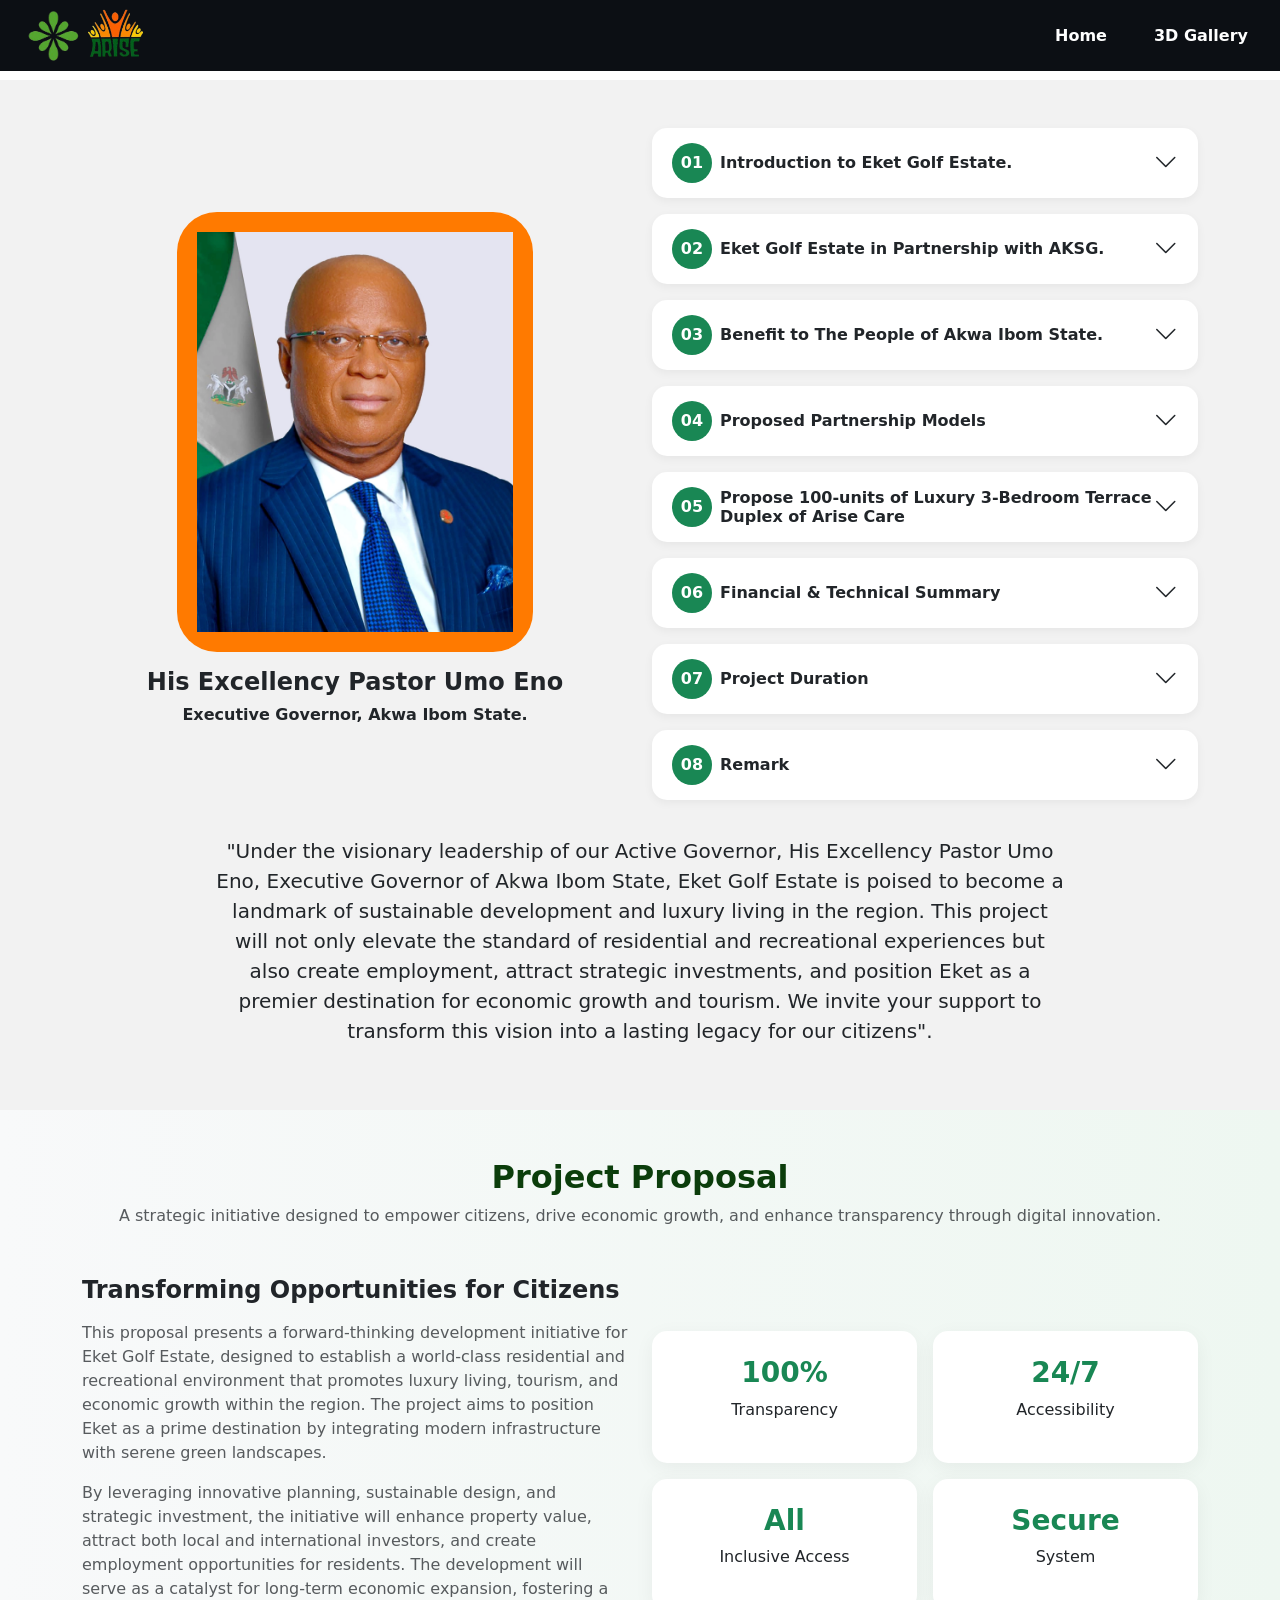
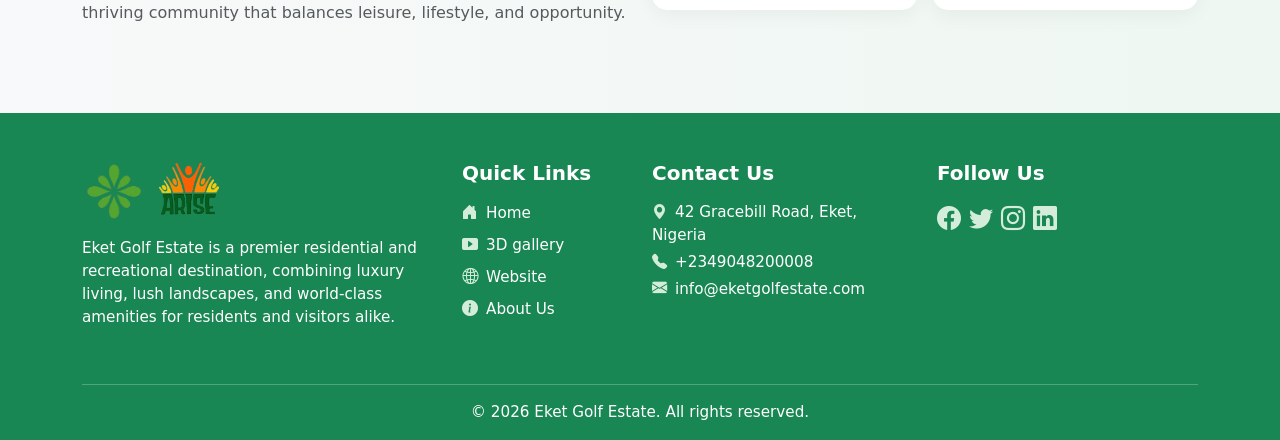
==== index.html @ ff99c715 "makes changes" ====
<!DOCTYPE html>
<html lang="en">

<head>
    <meta charset="UTF-8">
    <meta name="viewport" content="width=device-width, initial-scale=1.0">

    <!-- Bootstrap CSS -->

    <link rel="stylesheet" href="https://cdn.jsdelivr.net/npm/bootstrap-icons@1.11.1/font/bootstrap-icons.css">
    <link rel="stylesheet" href="./css/style.css">

    <link rel="shortcut icon" href="./images/Screenshot 2024-11-11 155359.png" type="image/x-icon">
    <link href="https://cdn.jsdelivr.net/npm/bootstrap@5.3.3/dist/css/bootstrap.min.css" rel="stylesheet">


    <title>Arise Cares</title>

    <style>
        body {
            margin: 0;
            padding-top: 80px;
        }

        .top-bar {
            color: white;
            font-size: 14px;
            padding: 5px 0;
            text-align: center;
        }

        .navbar-custom {
            background-color: white;
            padding: 10px 40px;
            border-bottom: 2px solid #e5e5e5;
            position: fixed;
        }

        .logo-img {
            height: 55px;
        }

        .nav-link {
            font-weight: 800;
            color: #ffffff;
            margin-left: 15px;
        }

        .nav-link:hover {
            color: #268b07 !important;
        }


        .collapse {
            transition: all 0.35s ease;
        }
    </style>
</head>

<body>




    <!-- NAVBAR -->
    <nav class="navbar navbar-expand-lg custom-navbar fixed-top">
        <div class="container-fluid px-4">

            <!-- LEFT LOGOS -->
            <div class="d-flex align-items-center gap-2">

                <!-- EKET GOLF LOGO -->
                <img src="./images/Screenshot_2024-11-11_155359-removebg-preview.png" class="logo">

                <!-- ARISE LOGO -->
                <img src="./images/arise-removebg-preview.png" class="logo">

            </div>

            <!-- TOGGLER -->
            <button class="navbar-toggler" type="button" data-bs-toggle="collapse" data-bs-target="#navMenu">
                <span class="navbar-toggler-icon"></span>
            </button>

            <!-- RIGHT MENU -->
            <div class="collapse navbar-collapse justify-content-end" id="navMenu">
                <ul class="navbar-nav align-items-center gap-3">

                    <li class="nav-item">
                        <a class="nav-link" href="./index.html">Home</a>
                    </li>

                    <li class="nav-item">
                        <a class="nav-link" href="./gallery.html">3D Gallery</a>
                    </li>

                    <!-- <li class="nav-item">
                        <a class="nav-link" href="./3D.html">3D Videos</a>
                    </li> -->
                </ul>
            </div>

        </div>
    </nav>


    <section class="py-5 section-bg">
        <div class="container">
            <div class="row align-items-center">

                <!-- LEFT SIDE (IMAGE + NAME) -->
                <div class="col-lg-6 text-center mb-4 mb-lg-0">
                    <div class="image-box mx-auto">
                        <img src="./images/Governor.webp" class="img-fluid person-img">
                    </div>
                    <h4 class="mt-3 fw-bold">His Excellency Pastor Umo Eno</h4>
                    <h6 class="mt-1 fw-bold">Executive Governor, Akwa Ibom State.</h6>
                </div>

                <!-- RIGHT SIDE (TEXT CARDS) -->
                <div class="col-lg-6" id="accordionExample">

                    <!-- CARD 1 -->
                    <div class="info-card mb-3">
                        <div class="d-flex align-items-center justify-content-between" data-bs-toggle="collapse"
                            data-bs-target="#cardContent1" role="button" aria-expanded="false" style="cursor: pointer;">
                            <div class="d-flex align-items-center">
                                <div class="number-circle">01</div>
                                <h6 class="fw-bold ms-2 mb-0">Introduction to Eket Golf Estate.</h6>
                            </div>
                            <i class="bi bi-chevron-down fs-4 dropdown-icon"></i>
                        </div>
                        <div class="collapse mt-3" id="cardContent1" data-bs-parent="#accordionExample">
                            <p class="mb-0">
                                We are pleased to introduce you to the prestigious <span class="golf">Eket Golf
                                    Estate</span>, a world-class
                                residential and recreational community that reflects the vision of a modern and
                                sustainable residential estate. Strategically located in the heart of Eket, Akwa Ibom.
                                Eket Golf Estate is divided into two parts, the Commercial and Residential, with a C of
                                O as a title document. Our Estate offers state-of-the-art amenities, including a
                                professional golf course, lawn tennis court, basketball court, helipad, clinic,
                                Supermarket, swimming pool, children's playground, restaurant, 24-hours surveillance,
                                24-hours electricity, football pitch, 24-hours village market & residents cinema with
                                luxury homes, a serene environment, and infrastructure designed to enhance quality
                                living. <br> <br>
                                We respectfully propose a partnership with the Government of Akwa Ibom State to develop
                                <span class="fw-bold">100 units of luxury 3-bedroom terrace duplex</span> within the
                                residential precinct of Eket
                                Golf Estate under the branded project <span class="arise">“ARISE CARE”</span>.

                            </p> <br>


                            <img src="./images/gate-view_1.jpg" alt="Eket Golf Estate"
                                class="img-fluid rounded shadow-sm w-100"> <br>

                            <div class="text-center"> <br>
                                <a href="./gallery.html" class="btn btn-success px-4 py-2 fw-bold text-orange-custom">
                                    Learn More <i class="bi bi-arrow-right ms-2"></i>
                                </a>
                            </div>
                        </div>
                    </div>

                    <!-- CARD 2 -->
                    <div class="info-card mb-3">
                        <div class="d-flex align-items-center justify-content-between" data-bs-toggle="collapse"
                            data-bs-target="#cardContent2" role="button" aria-expanded="false" style="cursor: pointer;">
                            <div class="d-flex align-items-center">
                                <div class="number-circle">02</div>
                                <h6 class="fw-bold ms-2 mb-0">Eket Golf Estate in Partnership with AKSG.</h6>
                            </div>
                            <i class="bi bi-chevron-down fs-4 dropdown-icon"></i>
                        </div>
                        <div class="collapse mt-3" id="cardContent2" data-bs-parent="#accordionExample">
                            <p class="mb-0">
                                We respectfully propose a strategic partnership with the Government of Akwa Ibom State
                                to deliver a premium residential development comprising 100 units of luxury 3-bedroom
                                terrace duplex, each with an internal floor area of 220.252 m², within the serene and
                                prestigious residential precinct of Eket Golf Estate. This development will be executed
                                under the distinctive and forward-looking brand identity, <span class="arise">“ARISE
                                    CARE.”</span> <br> <br>

                                This initiative is designed to redefine modern living standards within the region by
                                combining architectural excellence, functional design, and sustainable building
                                practices. Each apartment will be thoughtfully crafted to provide spacious interiors,
                                high-quality finishes, and a comfortable living environment that meets the expectations
                                of contemporary homeowners and investors alike. <br> <br>


                                The <span class="arise">“ARISE CARE”</span> project aims to create not just housing, but
                                a vibrant and secure
                                community that promotes wellbeing, convenience, and lifestyle enhancement. The
                                development will incorporate essential infrastructure, green spaces, reliable utilities,
                                and modern amenities to ensure a seamless living experience for residents. <br><br>

                                In addition to addressing the growing demand for high-quality housing, this partnership
                                will contribute significantly to the economic development of Eket Local Government Area
                                and Akwa Ibom State by creating jobs, attracting investment, and enhancing the overall
                                value of the State. It will also reinforce the government's commitment to urban
                                development, innovation, and improved quality of life for its citizens. <br><br>

                                We are confident that this collaboration will serve as a landmark project, setting a new
                                benchmark for residential developments in Akwa Ibom State while aligning with the
                                broader vision of sustainable growth and prosperity.
                            </p> <br>

                            <img src="./images/new picture apartment pent 1.jpeg" alt="Eket Golf Estate"
                                class="img-fluid rounded shadow-sm w-100"> <br>

                            <div class="text-center"> <br>
                                <a href="./gallery.html" class="btn btn-success px-4 py-2 fw-bold text-orange-custom">
                                    Learn More <i class="bi bi-arrow-right ms-2"></i>
                                </a>
                            </div>
                        </div>
                    </div>

                    <!-- CARD 3 -->
                    <div class="info-card mb-3">
                        <div class="d-flex align-items-center justify-content-between" data-bs-toggle="collapse"
                            data-bs-target="#cardContent3" role="button" aria-expanded="false" style="cursor: pointer;">
                            <div class="d-flex align-items-center">
                                <div class="number-circle">03</div>
                                <h6 class="fw-bold ms-2 mb-0">Benefit to The People of Akwa Ibom State.</h6>
                            </div>
                            <i class="bi bi-chevron-down fs-4 dropdown-icon"></i>
                        </div>
                        <div class="collapse mt-3" id="cardContent3" data-bs-parent="#accordionExample">
                            <p class="mb-0">
                            <ul>
                                <li class="fw-bold">Home Ownership at Controlled Pricing</li>
                            </ul>
                            The ₦90 million per unit price is significantly below current open-market values for
                            comparable luxury developments in Uyo and Eket (₦120–180 million range). Through government
                            facilitation (infrastructure support, or mortgage guarantee), civil servants can access
                            units at subsidized or phased-payment terms. <br><br>

                            <ul>
                                <li class="fw-bold">Payroll-Deduction / Mortgage-Friendly Payment Plan</li>
                            </ul>

                            We propose a 36–60 month structured payment plan directly deductible from salary (similar to
                            existing staff housing schemes), with initial deposit as low as 10–20% (₦9–18 million). This
                            removes the barrier of large upfront capital for many mid-to-senior civil servants.
                            </p> <br>

                            <ul>
                                <li class="fw-bold">World-Class Living Environment </li>
                            </ul>

                            Residents gain immediate access to: <br> <br>
                            <ul class="dash-list ps-3">
                                <li>24-hour electricity & water.</li>
                                <li>Professional golf course & sports facilities.</li>
                                <li>Private cinema, swimming pool, children's playground.</li>
                                <li>On-site clinic, supermarket & 24-hour security.</li>
                                <li>Helipad (quick access to Uyo & beyond).</li>
                            </ul>
                            These amenities significantly improve quality of life and reduce daily stress for
                            hardworking civil servants and their families. <br><br>

                            <ul>
                                <li class="fw-bold">Long-Term Wealth Creation</li>
                            </ul>


                            Eket is experiencing rapid appreciation due to the Ibom Deep Seaport project and ongoing
                            industrialization in its environs. Historical data from similar estates in Akwa Ibom shows
                            8–15% annual capital appreciation. <span class="arise"> “ARISE CARE” </span> units offer
                            civil servants a high-quality
                            asset that builds generational wealth. <br> <br>


                            <ul>
                                <li class="fw-bold">Proximity & Convenience</li>
                            </ul>

                            The estate is only 38 minutes from Uyo (state secretariat), 8 minutes to Ibom Deepsea Port,
                            7 minutes to Ibeno Beach, 5 minutes to Eket Sports Stadium, 36 minutes to Victor Attah
                            International Airport, 32 minutes to Oron Museum, 8 minutes to BUA Refinery, 7 minutes to
                            Seplat Energy, and within 10 minutes of major facilities around Eket — ideal for civil
                            servants posted in Eket, Onna, Esit Eket, or commuting to Uyo. <br> <br>

                            <ul>
                                <li class="fw-bold">Health & Wellbeing Support</li>
                            </ul>


                            The on-site 24-hour clinic provides immediate medical access — a critical benefit for
                            families with elderly parents or young children. <br> <br>

                            <ul>
                                <li class="fw-bold">Social & Networking Capital</li>
                            </ul>

                            Living in <span class="golf">Eket Golf Estate</span> connects civil servants with other
                            professionals, business
                            owners, and senior public officers — enhancing career and social networks. <br> <br>

                        </div>
                    </div>

                    <!-- CARD 4 -->
                    <div class="info-card mb-3">
                        <div class="d-flex align-items-center justify-content-between" data-bs-toggle="collapse"
                            data-bs-target="#cardContent4" role="button" aria-expanded="false" style="cursor: pointer;">
                            <div class="d-flex align-items-center">
                                <div class="number-circle">04</div>
                                <h6 class="fw-bold ms-2 mb-0">Proposed Partnership Models</h6>
                            </div>
                            <i class="bi bi-chevron-down fs-4 dropdown-icon"></i>
                        </div>
                        <div class="collapse mt-3" id="cardContent4" data-bs-parent="#accordionExample">
                            <p class="mb-0">

                                We are flexible and open to any model that best serves the State’s objectives: <br>
                            <ul>
                                <li class="dash-list ps-3 fw-bold fst-italic">Option A – Government-Backed Development
                                    Guarantee:</li>
                            </ul>The Government of Akwa Ibom State shall formally mandate Eket Golf Estate through a
                            Letter of Guarantee and a binding contract executed between both parties. Under this
                            arrangement, Eket Golf Estate will undertake the construction of the project, and upon
                            reaching 70% completion of development, the government shall release the agreed funds to the
                            developer.
                            <ul> <br>
                                <li class="dash-list ps-3 fw-bold fst-italic">Option B – Phased Government Funding
                                    Structure:
                                </li>
                            </ul> The Government of Akwa Ibom State shall adopt a milestone-based payment approach,
                            beginning with an initial 30% upfront disbursement. At a defined stage of project
                            development, an additional 40% payment shall be released, while the final 30% balance shall
                            be paid upon full completion of the project. <br> <br><span>
                                As a key provision, upon full completion of the project, all keys to the 100 housing
                                units shall be formally handed over to the Government of Akwa Ibom State.</span> <br>
                            <br>



                            </p>

                            <div class="row g-4 justify-content-center">
                                <div class="col-6 col-lg-4">
                                    <div class="gallery-item">
                                        <img src="./images/arise-removebg-preview.png" class="img-fluid">
                                    </div>
                                </div>
                                <div class="col-6 col-lg-4">
                                    <div class="gallery-item">
                                        <img src="./images/Screenshot_2024-11-11_155359-removebg-preview.png"
                                            class="img-fluid">
                                    </div>
                                </div>

                            </div>
                        </div>
                    </div>

                    <!-- CARD 5 -->
                    <div class="info-card mb-3">
                        <div class="d-flex align-items-center justify-content-between" data-bs-toggle="collapse"
                            data-bs-target="#cardContent5" role="button" aria-expanded="false" style="cursor: pointer;">
                            <div class="d-flex align-items-center">
                                <div class="number-circle">05</div>
                                <h6 class="fw-bold ms-2 mb-0">Propose 100-units of Luxury 3-Bedroom Terrace Duplex of
                                    Arise Care
                                </h6>
                            </div>
                            <i class="bi bi-chevron-down fs-4 dropdown-icon"></i>
                        </div>
                        <div class="collapse mt-3" id="cardContent5" data-bs-parent="#accordionExample">
                            <h6 class="text-center fw-bold">Propose Design For Eket Golf Estate.</h6>

                            <img src="./images/4 picture.jpeg" alt="Eket Golf Estate"
                                class="img-fluid rounded shadow-sm w-100"> <br> <br>

                            <img src="./images/5 picture.jpeg" alt="Eket Golf Estate"
                                class="img-fluid rounded shadow-sm w-100"> <br> <br>


                            <img src="./images/new picture apartment pent 1.jpeg" alt="Eket Golf Estate"
                                class="img-fluid rounded shadow-sm w-100"> <br>


                            <div class="text-center"> <br>
                                <a href="./gallery.html" class="btn btn-success px-4 py-2 fw-bold text-orange-custom">
                                    Learn More <i class="bi bi-arrow-right ms-2"></i>
                                </a>
                            </div>
                        </div>
                    </div>

                    <!-- CARD 6 -->
                    <div class="info-card mb-3">
                        <div class="d-flex align-items-center justify-content-between" data-bs-toggle="collapse"
                            data-bs-target="#cardContent6" role="button" aria-expanded="false" style="cursor: pointer;">
                            <div class="d-flex align-items-center">
                                <div class="number-circle">06</div>
                                <h6 class="fw-bold ms-2 mb-0">Financial & Technical Summary</h6>
                            </div>
                            <i class="bi bi-chevron-down fs-4 dropdown-icon"></i>
                        </div>
                        <div class="collapse mt-3" id="cardContent6" data-bs-parent="#accordionExample">
                            <p class="mb-0">

                            <ul class="dash-list ps-3">
                                <li><span class="fw-bold">Land:</span> <span class="fw-light">Already secured with C of
                                        O.</span></li> <br>

                                <li><span class="fw-bold">Infrastructure:</span>
                                    <span class="fw-light">Fully serviced (24-hour power, water, roads,
                                        security).</span>
                                </li> <br>

                                <li><span class="fw-bold">Construction quality:</span>
                                    <span class="fw-light text-center">High-spec finishes (High quality tiles, sanitary
                                        wares, aluminum
                                        windows, etc.).</span>
                                </li> <br>

                                <li><span class="fw-bold">Price per Unit: </span>
                                    <span class="fw-light text-center">₦90,000,000 (ninety million naira).</span>
                                </li> <br>

                                <li><span class="fw-bold">Total Project Value:</span>
                                    <span class="fw-light">₦9,000,000,000 (nine billion naira).</span>
                                </li> <br>

                                <li><span class="fw-bold">Payment flexibility:</span>
                                    <span class="fw-light">Negotiable with government support.</span>
                                </li> <br>

                                <li><span class="fw-bold">Projected economic impact:</span>
                                    <span class="fw-light">Direct jobs during construction, increased local commerce,
                                        enhanced state image.</span>
                                </li> <br>
                            </ul>
                            </p>
                        </div>
                    </div>

                    <!-- CARD 7 -->
                    <div class="info-card mb-3">
                        <div class="d-flex align-items-center justify-content-between" data-bs-toggle="collapse"
                            data-bs-target="#cardContent7" role="button" aria-expanded="false" style="cursor: pointer;">
                            <div class="d-flex align-items-center">
                                <div class="number-circle">07</div>
                                <h6 class="fw-bold ms-2 mb-0">Project Duration</h6>
                            </div>
                            <i class="bi bi-chevron-down fs-4 dropdown-icon"></i>
                        </div>
                        <div class="collapse mt-3" id="cardContent7" data-bs-parent="#accordionExample">
                            <p class="mb-0">

                                This Project is going to last for <span class="fw-bold">16 Months</span> from
                                commencement.
                            </p>
                        </div>
                    </div>

                    <!-- CARD 8 -->
                    <div class="info-card mb-3">
                        <div class="d-flex align-items-center justify-content-between" data-bs-toggle="collapse"
                            data-bs-target="#cardContent8" role="button" aria-expanded="false" style="cursor: pointer;">
                            <div class="d-flex align-items-center">
                                <div class="number-circle">08</div>
                                <h6 class="fw-bold ms-2 mb-0">Remark</h6>
                            </div>
                            <i class="bi bi-chevron-down fs-4 dropdown-icon"></i>
                        </div>
                        <div class="collapse mt-3" id="cardContent8" data-bs-parent="#accordionExample">
                            <p class="mb-0">
                                Your Excellency, <span class="arise">“ARISE CARE”</span> represents a tangible,
                                high-impact opportunity to improve
                                the living standards of Akwa Ibom civil servants while showcasing the state’s commitment
                                to modern, sustainable housing. The project aligns perfectly with the ARISE Agenda
                                pillars of Wealth Creation, Poverty Alleviation, and Infrastructural Development. <br>
                                <br>


                                If this project is approved and awarded to Eket Golf Estate, we respectfully request
                                that Your Excellency, The Governor of Akwa Ibom State, graciously honor us; at your
                                convenience, by performing the foundation-laying ceremony for the proposed <span class="fw-bold"> 100-unit
                                Luxury 3-Bedroom Terrace Duplex at Eket Golf Estate.</span> <br> <br>

                                We stand ready for a site visit, virtual presentation, submission of detailed
                                architectural drawings, cost breakdowns (payment schedules), legal title documents, and
                                any additional information or detailed feasibility studies required at your earliest
                                convenience. <br> <br>
                                Thank you for your leadership and kind consideration.

                            </p>
                        </div>
                    </div>

                </div>

            </div>

            <!-- ===================== STANDALONE PARAGRAPH ===================== -->
            <div class="row mt-3">
                <div class="col-12 text-center">
                    <p class="lead mx-auto mt-1" style="max-width: 850px;">
                        "Under the visionary leadership of our Active Governor, <strong>His Excellency Pastor Umo
                            Eno</strong>, Executive Governor of Akwa Ibom State, Eket Golf Estate is poised to become a
                        landmark of sustainable development and luxury living in the region. This project will not only
                        elevate the standard of residential and recreational experiences but also create employment,
                        attract strategic investments, and position Eket as a premier destination for economic growth
                        and tourism. We invite your support to transform this vision into a lasting legacy for our
                        citizens".
                    </p>
                </div>
            </div>
        </div>
    </section>



    <section class="proposal-section py-5">
        <div class="container">

            <!-- HEADER -->
            <div class="text-center mb-5">
                <h2 class="fw-bold">Project Proposal</h2>
                <p class="text-muted">
                    A strategic initiative designed to empower citizens, drive economic growth, and enhance transparency
                    through digital innovation.
                </p>
            </div>

            <div class="row align-items-center">

                <!-- LEFT CONTENT -->
                <div class="col-lg-6 mb-4">

                    <h4 class="fw-bold mb-3">Transforming Opportunities for Citizens</h4>

                    <p class="text-muted mb-lg-10 ml-30">
                        This proposal presents a forward-thinking development initiative for Eket Golf Estate, designed
                        to establish a world-class residential and recreational environment that promotes luxury living,
                        tourism, and economic growth within the region. The project aims to position Eket as a prime
                        destination by integrating modern infrastructure with serene green landscapes.
                    </p>

                    <p class="text-muted">
                        By leveraging innovative planning, sustainable design, and strategic investment, the initiative
                        will enhance property value, attract both local and international investors, and create
                        employment opportunities for residents. The development will serve as a catalyst for long-term
                        economic expansion, fostering a thriving community that balances leisure, lifestyle, and
                        opportunity.
                    </p>


                </div>

                <!-- RIGHT HIGHLIGHT CARDS -->
                <div class="col-lg-6">

                    <div class="row g-3">

                        <div class="col-6">
                            <div class="proposal-card text-center">
                                <h3>100%</h3>
                                <p>Transparency</p>
                            </div>
                        </div>

                        <div class="col-6">
                            <div class="proposal-card text-center">
                                <h3>24/7</h3>
                                <p>Accessibility</p>
                            </div>
                        </div>

                        <div class="col-6">
                            <div class="proposal-card text-center">
                                <h3>All</h3>
                                <p>Inclusive Access</p>
                            </div>
                        </div>

                        <div class="col-6">
                            <div class="proposal-card text-center">
                                <h3>Secure</h3>
                                <p>System</p>
                            </div>
                        </div>

                    </div>

                </div>

            </div>
        </div>
    </section>


    <!-- ===================== FOOTER ===================== -->
    <footer class="footer-section text-white pt-5 pb-3" style="background-color: #198754;">
        <div class="container">

            <div class="row">

                <!-- ABOUT / LOGO -->
                <div class="col-lg-4 mb-4">
                    <div class="d-flex align-items-center gap-3 mb-3">
                        <img src="./images/Screenshot_2024-11-11_155359-removebg-preview.png"
                            alt="Eket Golf Estate Logo" class="footer-logo">
                        <img src="./images/arise-removebg-preview.png" alt="Arise Logo" class="footer-logo">
                    </div>
                    <p>
                        Eket Golf Estate is a premier residential and recreational destination, combining luxury living,
                        lush landscapes, and world-class amenities for residents and visitors alike.
                    </p>
                </div>

                <!-- QUICK LINKS -->
                <div class="col-lg-2 mb-4">
                    <h5 class="fw-bold mb-3">Quick Links</h5>
                    <ul class="list-unstyled">
                        <li><i class="bi bi-house-door-fill me-2"></i><a href="./index.html"
                                class="footer-link">Home</a></li>
                        <li><i class="bi bi-play-btn-fill me-2"></i><a href="./gallery.html" class="footer-link">3D
                                gallery</a></li>
                        <li><i class="bi bi-globe2 me-2"></i><a href="https://www.eketgolfestate.com/"
                                class="footer-link">Website</a></li>
                        <li><i class="bi bi-info-circle-fill me-2"></i><a href="#" class="footer-link">About Us</a></li>
                    </ul>
                </div>
                <!-- CONTACT INFO -->
                <div class="col-lg-3 mb-4">
                    <h5 class="fw-bold mb-3">Contact Us</h5>
                    <p class="mb-1"><i class="bi bi-geo-alt-fill me-2"></i>42 Gracebill Road, Eket, Nigeria</p>
                    <p class="mb-1"><i class="bi bi-telephone-fill me-2"></i>+2349048200008</p>
                    <p class="mb-1"><i class="bi bi-envelope-fill me-2"></i>info@eketgolfestate.com</p>
                </div>

                <!-- FOLLOW US / SOCIAL -->
                <div class="col-lg-3 mb-4">
                    <h5 class="fw-bold mb-3">Follow Us</h5>
                    <div class="d-flex gap-2">
                        <a href="https://www.facebook.com/" class="text-white fs-4"><i class="bi bi-facebook"></i></a>
                        <a href="#" class="text-white fs-4"><i class="bi bi-twitter"></i></a>
                        <a href="#" class="text-white fs-4"><i class="bi bi-instagram"></i></a>
                        <a href="#" class="text-white fs-4"><i class="bi bi-linkedin"></i></a>
                    </div>
                </div>

            </div>

            <hr class="border-light">

            <!-- COPYRIGHT -->
            <div class="row">
                <div class="col text-center">
                    <p class="mb-0">&copy; 2026 Eket Golf Estate. All rights reserved.</p>
                </div>
            </div>

        </div>
    </footer>

    <!-- Bootstrap JS -->
    <script src="https://cdn.jsdelivr.net/npm/bootstrap@5.3.3/dist/js/bootstrap.bundle.min.js"></script>

    <script>
        document.querySelectorAll('.collapse').forEach(collapse => {
            collapse.addEventListener('show.bs.collapse', function () {
                this.previousElementSibling.querySelector('.dropdown-icon').classList.add('rotate');
            });

            collapse.addEventListener('hide.bs.collapse', function () {
                this.previousElementSibling.querySelector('.dropdown-icon').classList.remove('rotate');
            });
        });
    </script>


    <script>
        document.querySelectorAll('.collapse').forEach(collapseEl => {
            collapseEl.addEventListener('shown.bs.collapse', function () {
                const yOffset = -90; // adjust based on your navbar height
                const card = this.closest('.info-card');
                const y = card.getBoundingClientRect().top + window.pageYOffset + yOffset;

                window.scrollTo({ top: y, behavior: 'smooth' });
            });
        });
    </script>

</body>

</html>
---- css/style.css ----
* {
    padding: 0;
    margin: 0;
    box-sizing: border-box;
}


.custom-navbar {
    background-color: #0c0f14;
    /* deep black/navy like your image */
    padding: 10px 0;
}

.logo {
    height: 55px;
    object-fit: contain;
    cursor: pointer;
}

/* menu text */
.nav-link {
    font-size: 14px;
    font-weight: 800;
    color: white;
}

.navbar-toggler-icon {
    color: #ffffff !important;
}

.navbar-toggler {
    background-color: #268b07 !important;
}






.section-bg {
    background-color: #f2f2f2;
}

/* IMAGE SIDE */
.image-box {
    background-color: #ff7a00;
    border-radius: 40px;
    padding: 20px;
    display: inline-block;
}

.person-img {
    max-height: 400px;
    object-fit: contain;
}

/* CARDS */
.info-card {
    background: #ffffff;
    padding: 20px;
    border-radius: 20px;
    box-shadow: 0 2px 10px rgba(0, 0, 0, 0.05);
    position: relative;
}

/* NUMBER CIRCLE */
.number-circle {
    width: 45px;
    height: 45px;
    background: #198754;
    color: white;
    font-weight: bold;
    display: flex;
    align-items: center;
    justify-content: center;
    border-radius: 50%;
    flex-shrink: 0;
}

/* OPTIONAL IMAGE */
.card-img {
    width: 40px;
    height: 40px;
    object-fit: contain;
}





.proposal-section {
  background: linear-gradient(to right, #f8f9fa, #eef7f1);
}

.proposal-section h2 {
  color: #0b3d0b;
}

.proposal-card {
  background: white;
  padding: 25px;
  border-radius: 15px;
  box-shadow: 0 5px 20px rgba(0,0,0,0.05);
  transition: 0.3s;
}

.proposal-card:hover {
  transform: translateY(-5px);
}

.proposal-card h3 {
  color: #198754;
  font-weight: bold;
}

.proposal-btn {
  background-color: #198754;
  color: white;
  padding: 10px 25px;
  border-radius: 6px;
}

.proposal-btn:hover {
  background-color: #146c43;
  color: white;
}




.footer-section a:hover {
  color: #d4edda; /* lighter green on hover */
  text-decoration: underline;
}

.footer-section p, .footer-section li {
  font-size: 0.95rem;
}

.footer-section i {
  color: #d4edda; /* icon color */
}




.footer-logo {
  max-height: 60px; /* adjust this to your test */
  width: auto;       /* maintain aspect ratio */
  display: block;
}



.footer-link {
  color: #ffffff;
  text-decoration: none;
  transition: color 0.3s, transform 0.3s;
}

.footer-link:hover {
  color: #d4edda; /* lighter green on hover */
  transform: translateX(5px); /* subtle shift effect */
}

ul.list-unstyled li {
  margin-bottom: 0.5rem;
  display: flex;
  align-items: center;
}

ul.list-unstyled li i {
  color: #d4edda; /* icon color */
  font-size: 1rem;
}






.info-card {
  background: #fff;
  padding: 15px 20px;
  border-radius: 15px;
  box-shadow: 0 3px 10px rgba(0,0,0,0.05);
  transition: 0.3s;
}

.info-card:hover {
  box-shadow: 0 5px 15px rgba(0,0,0,0.1);
}

.number-circle {
  width: 40px;
  height: 40px;
  background: #198754;
  color: #fff;
  display: flex;
  align-items: center;
  justify-content: center;
  font-weight: bold;
  border-radius: 50%;
  flex-shrink: 0;
}

.dropdown-icon {
  transition: transform 0.3s;
}

/* Rotate icon when collapse is open */
.collapse.show + .dropdown-icon,
.collapse.show ~ .dropdown-icon {
  transform: rotate(180deg);
}


.dropdown-icon {
  transition: transform 0.3s;
}

[aria-expanded="true"] .dropdown-icon {
  transform: rotate(180deg);
}

.arise{
    color: #ff7a00;
    font-weight: 900;
}
.golf{
    color: #268b07;
    font-weight: 900;
}


.dash-list {
  list-style: none;
  padding-left: 0;
}

.dash-list li::before {
  content: "- ";
  margin-right: 5px;
}

.text{
    text-align: center;
   text-align: center !important;
}

.custom-img {
    width: 200px;
    height: 150px;
    object-fit: contain;
}

.responsive-img {
    width: 100%;
    max-width: 220px;
    height: auto;
    object-fit: contain;
}
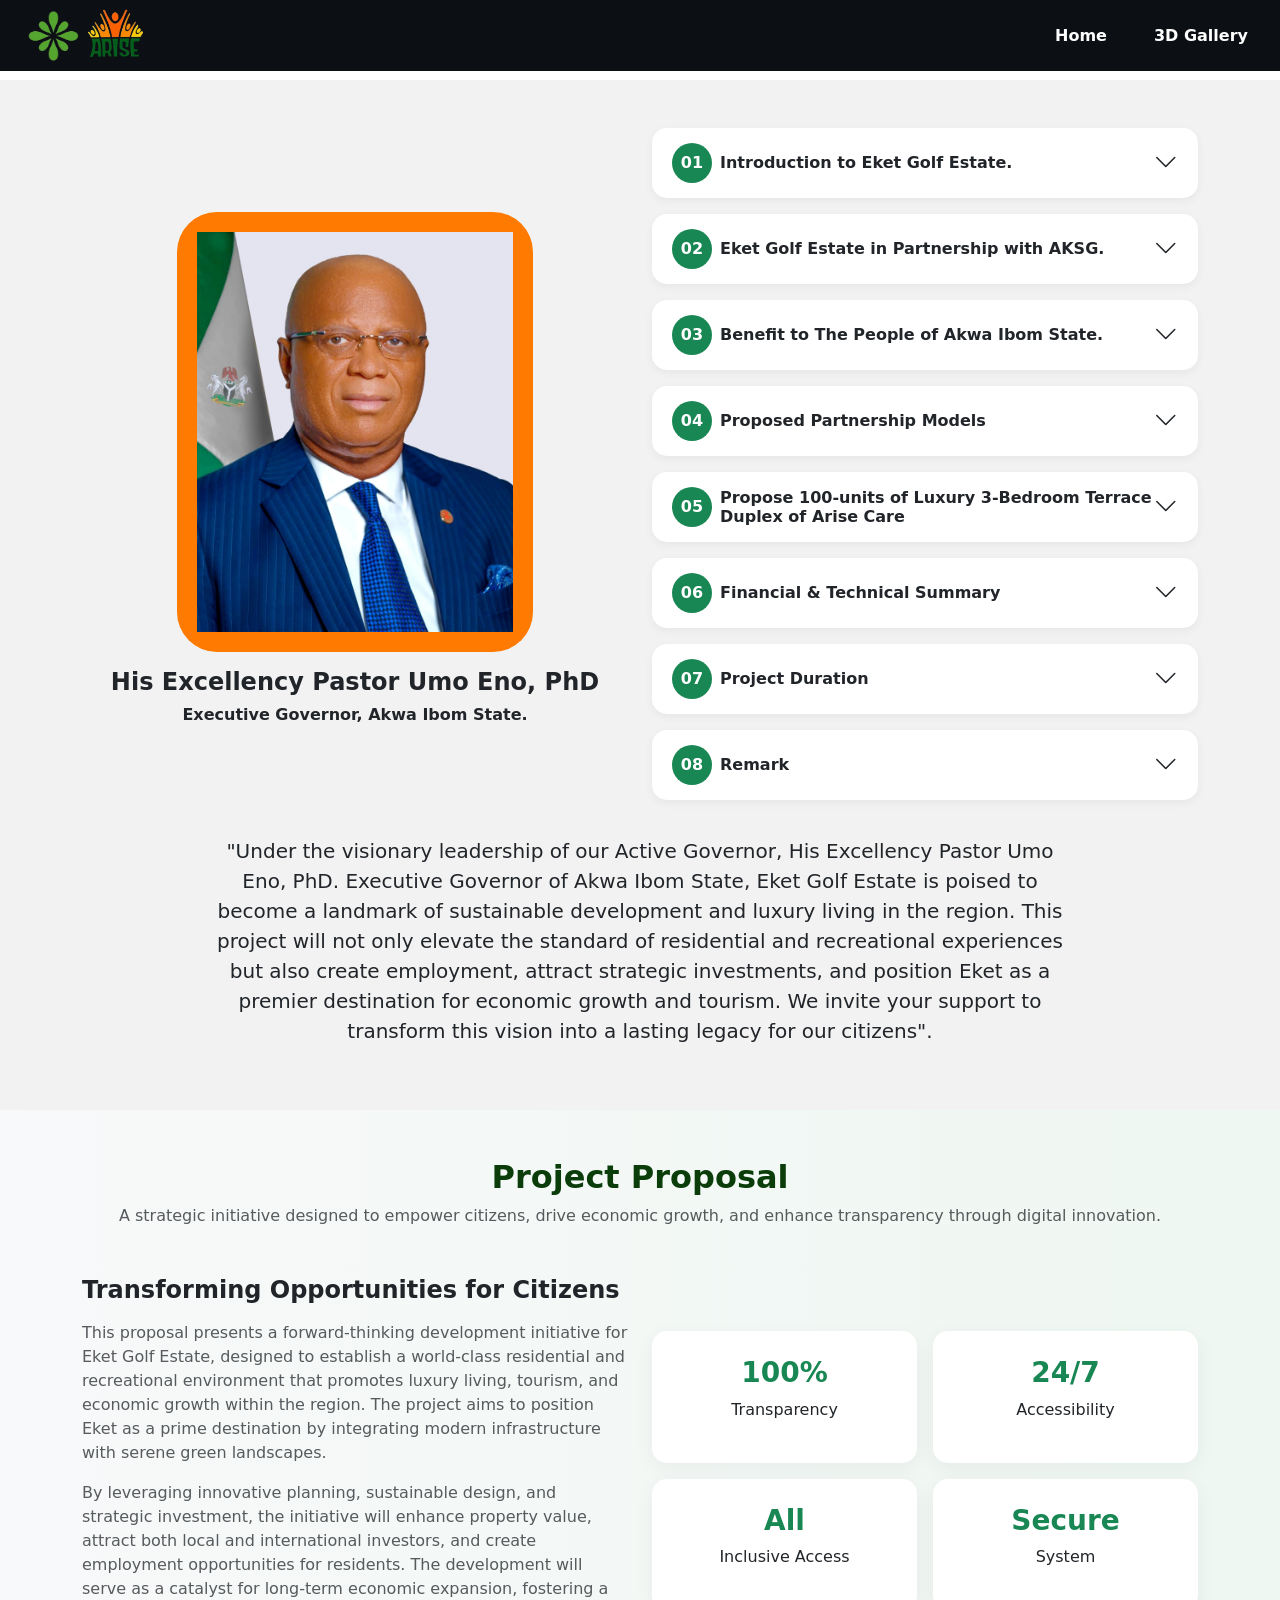
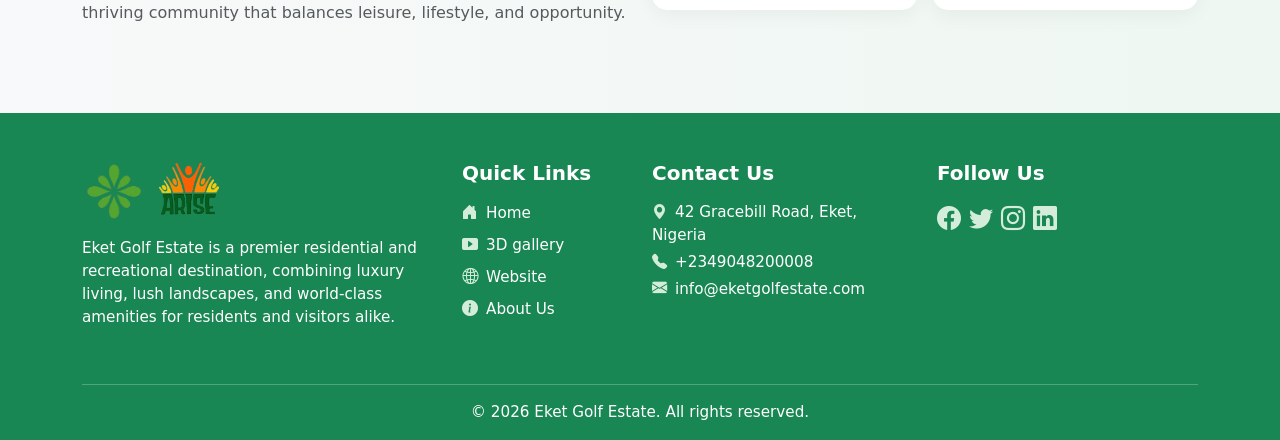
==== commit 30d0e42f: "makes changes" ====
--- a/index.html
+++ b/index.html
@@ -113,7 +113,7 @@
                     <div class="image-box mx-auto">
                         <img src="./images/Governor.webp" class="img-fluid person-img">
                     </div>
-                    <h4 class="mt-3 fw-bold">His Excellency Pastor Umo Eno</h4>
+                    <h4 class="mt-3 fw-bold">His Excellency Pastor Umo Eno, PhD</h4>
                     <h6 class="mt-1 fw-bold">Executive Governor, Akwa Ibom State.</h6>
                 </div>
 
@@ -144,7 +144,7 @@
                                 luxury homes, a serene environment, and infrastructure designed to enhance quality
                                 living. <br> <br>
                                 We respectfully propose a partnership with the Government of Akwa Ibom State to develop
-                                <span class="fw-bold">100 units of luxury 3-bedroom terrace duplex</span> within the
+                                <span class="fw-bold">100 units of luxury 3-bedroom terrace duplex with a Room BQ,</span> within the
                                 residential precinct of Eket
                                 Golf Estate under the branded project <span class="arise">“ARISE CARE”</span>.
 
@@ -176,7 +176,7 @@
                             <p class="mb-0">
                                 We respectfully propose a strategic partnership with the Government of Akwa Ibom State
                                 to deliver a premium residential development comprising 100 units of luxury 3-bedroom
-                                terrace duplex, each with an internal floor area of 220.252 m², within the serene and
+                                terrace duplex with a Room BQ. Each with an internal floor area of 220.252 m², within the serene and
                                 prestigious residential precinct of Eket Golf Estate. This development will be executed
                                 under the distinctive and forward-looking brand identity, <span class="arise">“ARISE
                                     CARE.”</span> <br> <br>
@@ -231,7 +231,7 @@
                             <ul>
                                 <li class="fw-bold">Home Ownership at Controlled Pricing</li>
                             </ul>
-                            The ₦90 million per unit price is significantly below current open-market values for
+                            The ₦80 Million per unit price is significantly below current open-market values for
                             comparable luxury developments in Uyo and Eket (₦120–180 million range). Through government
                             facilitation (infrastructure support, or mortgage guarantee), civil servants can access
                             units at subsidized or phased-payment terms. <br><br>
@@ -419,11 +419,11 @@
                                 </li> <br>
 
                                 <li><span class="fw-bold">Price per Unit: </span>
-                                    <span class="fw-light text-center">₦90,000,000 (ninety million naira).</span>
+                                    <span class="fw-light text-center">₦80,000,000 (Eighty Million Naira).</span>
                                 </li> <br>
 
                                 <li><span class="fw-bold">Total Project Value:</span>
-                                    <span class="fw-light">₦9,000,000,000 (nine billion naira).</span>
+                                    <span class="fw-light">₦8,000,000,000 (Eight Billion Naira).</span>
                                 </li> <br>
 
                                 <li><span class="fw-bold">Payment flexibility:</span>
@@ -452,7 +452,7 @@
                         <div class="collapse mt-3" id="cardContent7" data-bs-parent="#accordionExample">
                             <p class="mb-0">
 
-                                This Project is going to last for <span class="fw-bold">16 Months</span> from
+                                This Project is going to last for <span class="fw-bold">18 Months</span> from
                                 commencement.
                             </p>
                         </div>
@@ -502,7 +502,7 @@
                 <div class="col-12 text-center">
                     <p class="lead mx-auto mt-1" style="max-width: 850px;">
                         "Under the visionary leadership of our Active Governor, <strong>His Excellency Pastor Umo
-                            Eno</strong>, Executive Governor of Akwa Ibom State, Eket Golf Estate is poised to become a
+                            Eno, PhD</strong>. Executive Governor of Akwa Ibom State, Eket Golf Estate is poised to become a
                         landmark of sustainable development and luxury living in the region. This project will not only
                         elevate the standard of residential and recreational experiences but also create employment,
                         attract strategic investments, and position Eket as a premier destination for economic growth
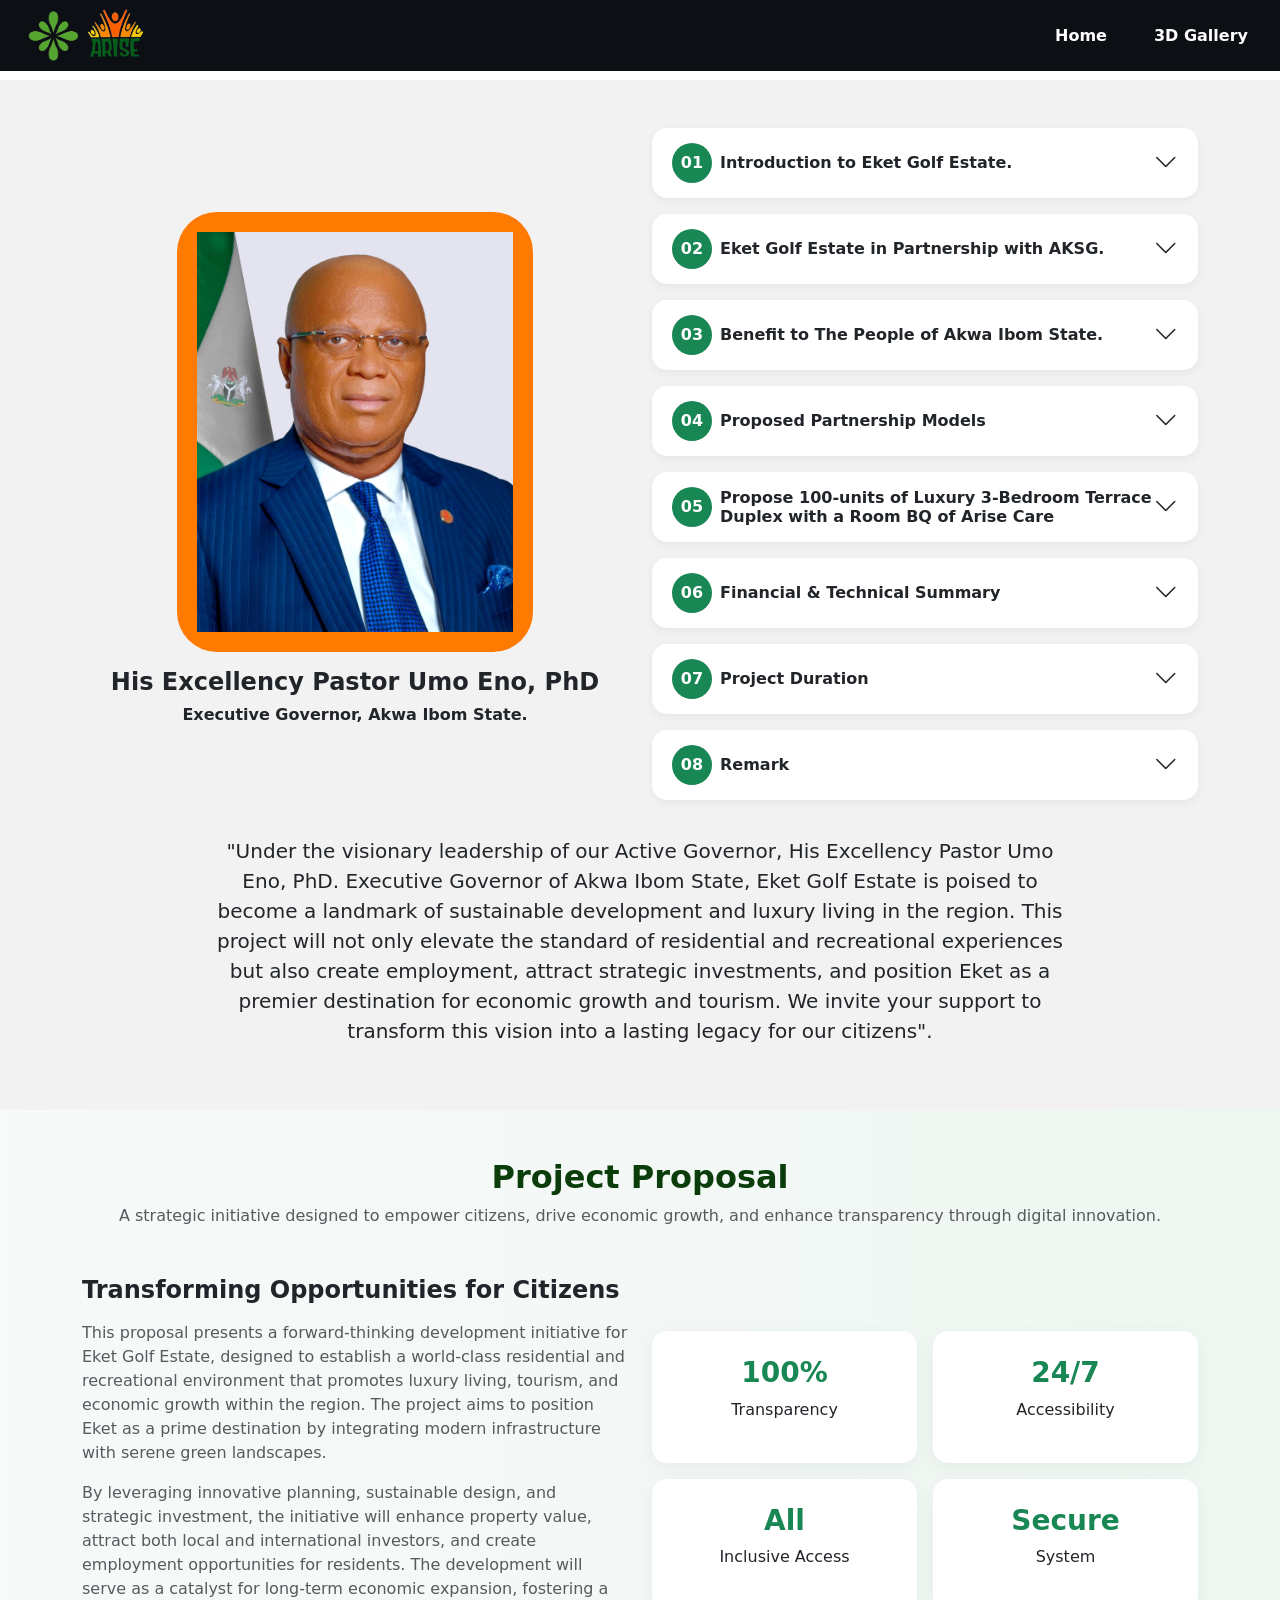
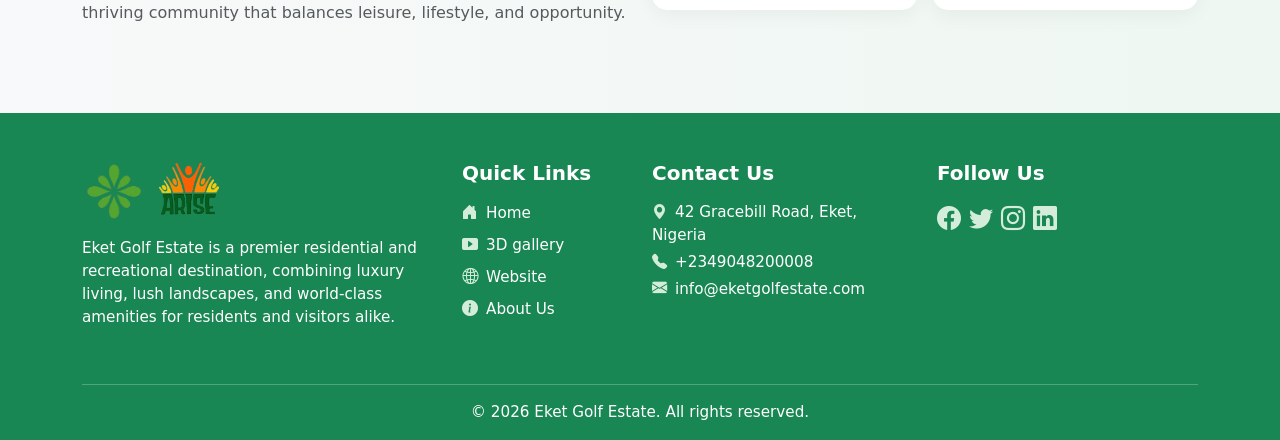
==== commit 837d5e29: "all changes" ====
--- a/index.html
+++ b/index.html
@@ -362,7 +362,7 @@
                             data-bs-target="#cardContent5" role="button" aria-expanded="false" style="cursor: pointer;">
                             <div class="d-flex align-items-center">
                                 <div class="number-circle">05</div>
-                                <h6 class="fw-bold ms-2 mb-0">Propose 100-units of Luxury 3-Bedroom Terrace Duplex of
+                                <h6 class="fw-bold ms-2 mb-0">Propose 100-units of Luxury 3-Bedroom Terrace Duplex with a Room BQ of
                                     Arise Care
                                 </h6>
                             </div>
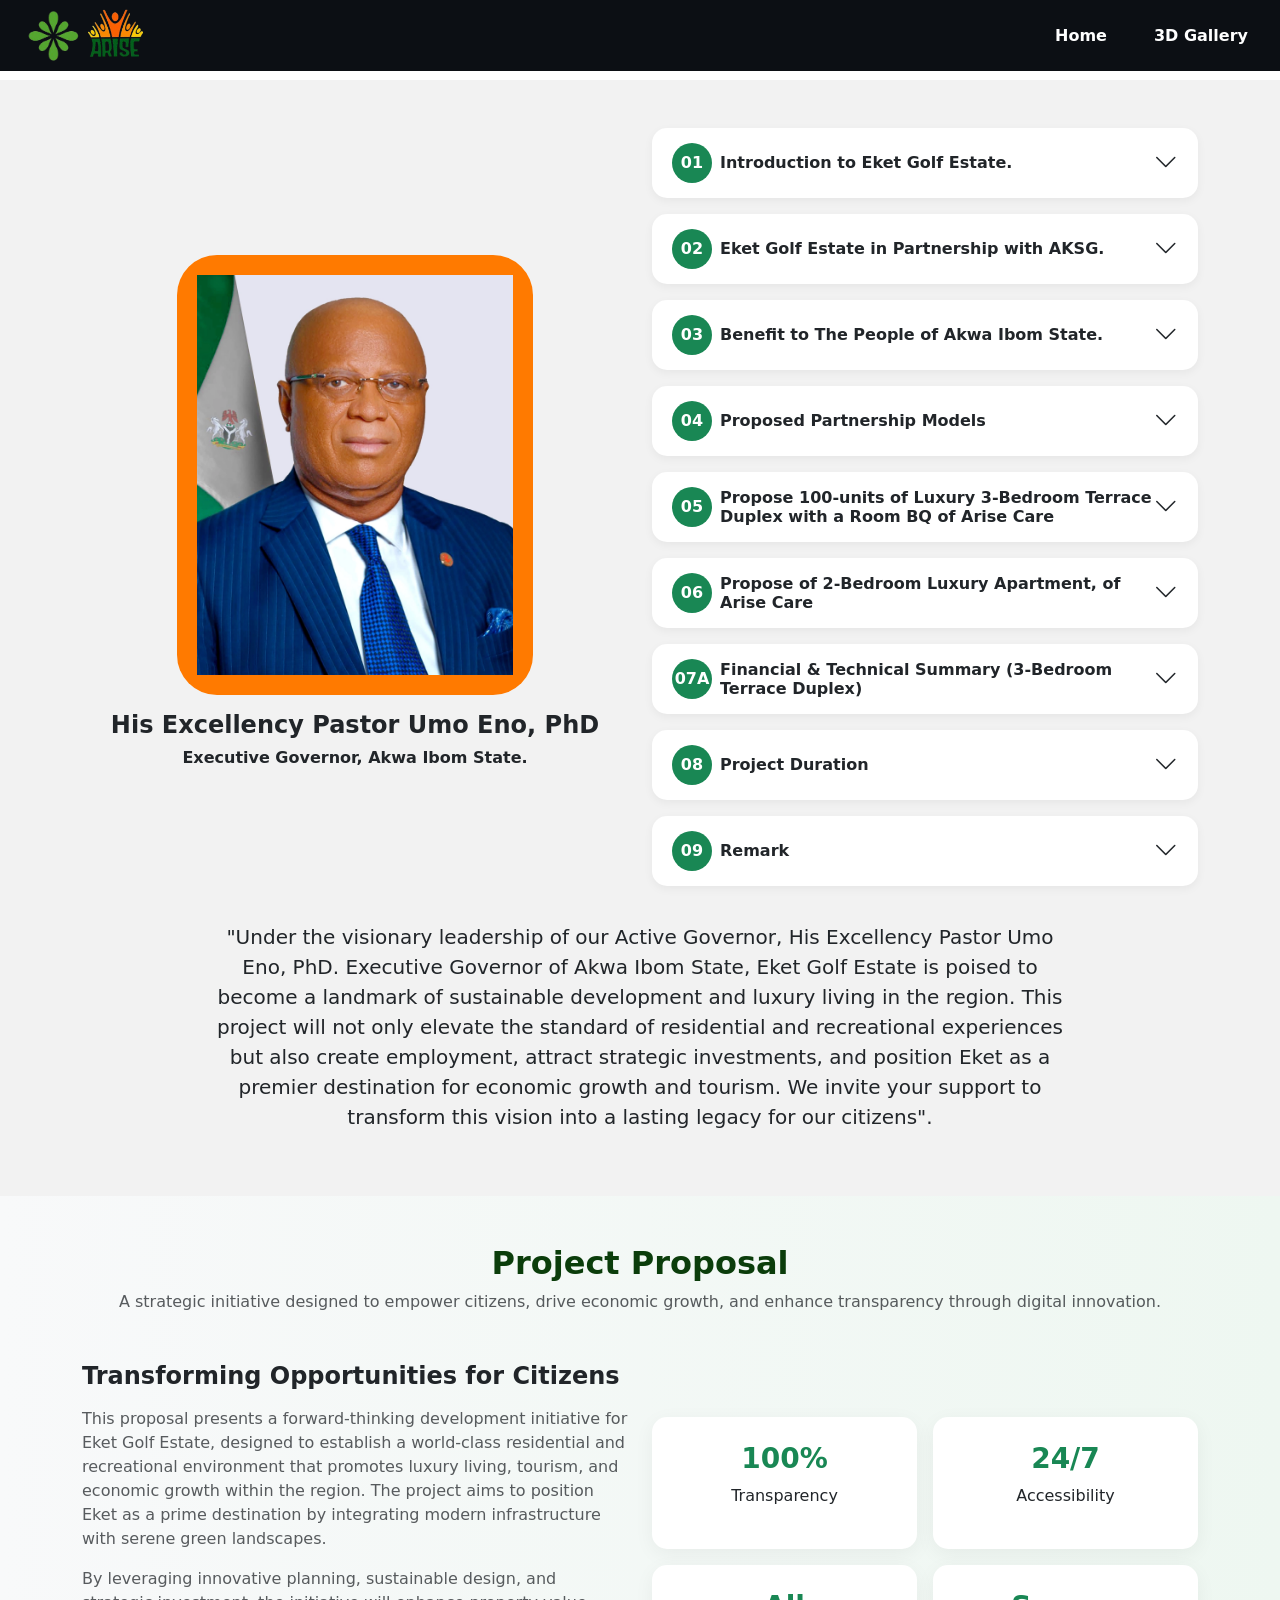
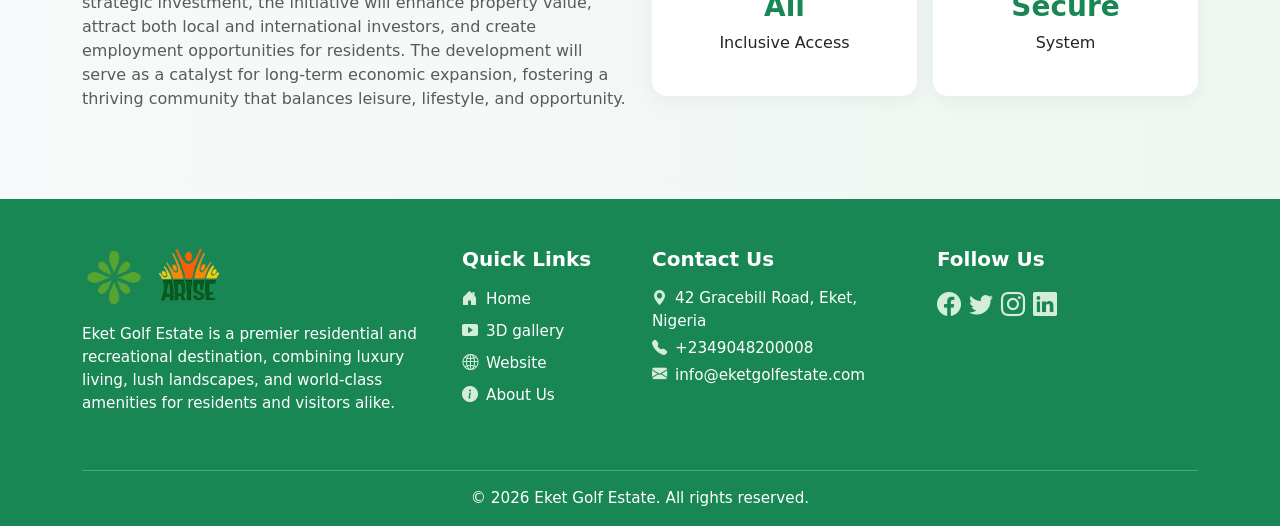
==== commit 7c5633f1: "makes changes" ====
--- a/index.html
+++ b/index.html
@@ -144,7 +144,8 @@
                                 luxury homes, a serene environment, and infrastructure designed to enhance quality
                                 living. <br> <br>
                                 We respectfully propose a partnership with the Government of Akwa Ibom State to develop
-                                <span class="fw-bold">100 units of luxury 3-bedroom terrace duplex with a Room BQ,</span> within the
+                                <span class="fw-bold">100 units of luxury 3-bedroom terrace duplex with a Room
+                                    BQ,</span> within the
                                 residential precinct of Eket
                                 Golf Estate under the branded project <span class="arise">“ARISE CARE”</span>.
 
@@ -176,7 +177,8 @@
                             <p class="mb-0">
                                 We respectfully propose a strategic partnership with the Government of Akwa Ibom State
                                 to deliver a premium residential development comprising 100 units of luxury 3-bedroom
-                                terrace duplex with a Room BQ. Each with an internal floor area of 220.252 m², within the serene and
+                                terrace duplex with a Room BQ. Each with an internal floor area of 220.252 m², within
+                                the serene and
                                 prestigious residential precinct of Eket Golf Estate. This development will be executed
                                 under the distinctive and forward-looking brand identity, <span class="arise">“ARISE
                                     CARE.”</span> <br> <br>
@@ -362,14 +364,15 @@
                             data-bs-target="#cardContent5" role="button" aria-expanded="false" style="cursor: pointer;">
                             <div class="d-flex align-items-center">
                                 <div class="number-circle">05</div>
-                                <h6 class="fw-bold ms-2 mb-0">Propose 100-units of Luxury 3-Bedroom Terrace Duplex with a Room BQ of
+                                <h6 class="fw-bold ms-2 mb-0">Propose 100-units of Luxury 3-Bedroom Terrace Duplex with
+                                    a Room BQ of
                                     Arise Care
                                 </h6>
                             </div>
                             <i class="bi bi-chevron-down fs-4 dropdown-icon"></i>
                         </div>
                         <div class="collapse mt-3" id="cardContent5" data-bs-parent="#accordionExample">
-                            <h6 class="text-center fw-bold">Propose Design For Eket Golf Estate.</h6>
+                            <h6 class="text-center fw-bold">Propose Design For AriseCare.</h6>
 
                             <img src="./images/4 picture.jpeg" alt="Eket Golf Estate"
                                 class="img-fluid rounded shadow-sm w-100"> <br> <br>
@@ -390,17 +393,46 @@
                         </div>
                     </div>
 
-                    <!-- CARD 6 -->
+                     <!-- CARD 6 -->
                     <div class="info-card mb-3">
                         <div class="d-flex align-items-center justify-content-between" data-bs-toggle="collapse"
                             data-bs-target="#cardContent6" role="button" aria-expanded="false" style="cursor: pointer;">
                             <div class="d-flex align-items-center">
                                 <div class="number-circle">06</div>
-                                <h6 class="fw-bold ms-2 mb-0">Financial & Technical Summary</h6>
+                                <h6 class="fw-bold ms-2 mb-0">Propose of 2-Bedroom Luxury Apartment, of
+                                    Arise Care
+                                </h6>
                             </div>
                             <i class="bi bi-chevron-down fs-4 dropdown-icon"></i>
                         </div>
                         <div class="collapse mt-3" id="cardContent6" data-bs-parent="#accordionExample">
+                            <h6 class="text-center fw-bold">Propose Design For AriseCare.</h6>
+
+                            <img src="./images/2 bedroom.jpeg" alt="Eket Golf Estate"
+                                class="img-fluid rounded shadow-sm w-100"> <br> <br>
+
+                            <img src="./images/2 bedroom luxury.jpeg" alt="Eket Golf Estate"
+                                class="img-fluid rounded shadow-sm w-100"> <br> <br>
+
+                            <div class="text-center"> <br>
+                                <a href="./gallery.html" class="btn btn-success px-4 py-2 fw-bold text-orange-custom">
+                                    Learn More <i class="bi bi-arrow-right ms-2"></i>
+                                </a>
+                            </div>
+                        </div>
+                    </div>
+
+                    <!-- CARD 7 -->
+                    <div class="info-card mb-3">
+                        <div class="d-flex align-items-center justify-content-between" data-bs-toggle="collapse"
+                            data-bs-target="#cardContent7" role="button" aria-expanded="false" style="cursor: pointer;">
+                            <div class="d-flex align-items-center">
+                                <div class="number-circle">07A</div>
+                                <h6 class="fw-bold ms-2 mb-0">Financial & Technical Summary (3-Bedroom Terrace Duplex)</h6>
+                            </div>
+                            <i class="bi bi-chevron-down fs-4 dropdown-icon"></i>
+                        </div>
+                        <div class="collapse mt-3" id="cardContent7" data-bs-parent="#accordionExample">
                             <p class="mb-0">
 
                             <ul class="dash-list ps-3">
@@ -436,20 +468,64 @@
                                 </li> <br>
                             </ul>
                             </p>
-                        </div>
-                    </div>
-
-                    <!-- CARD 7 -->
-                    <div class="info-card mb-3">
-                        <div class="d-flex align-items-center justify-content-between" data-bs-toggle="collapse"
-                            data-bs-target="#cardContent7" role="button" aria-expanded="false" style="cursor: pointer;">
-                            <div class="d-flex align-items-center">
-                                <div class="number-circle">07</div>
+
+
+                            <div class="d-flex align-items-center">
+                                <div class="number-circle">07B</div>
+                                <h6 class="fw-bold ms-2 mb-0">Financial & Technical Summary (2-Bedroom Luxury Apartment)</h6>
+                            </div>
+
+                            <div class="collapse mt-3" id="cardContent6" data-bs-parent="#accordionExample">
+                            <p class="mb-0">
+
+                            <ul class="dash-list ps-3">
+                                <li><span class="fw-bold">Land:</span> <span class="fw-light">Already secured with C of
+                                        O.</span></li> <br>
+
+                                <li><span class="fw-bold">Infrastructure:</span>
+                                    <span class="fw-light">Fully serviced (24-hour power, water, roads,
+                                        security).</span>
+                                </li> <br>
+
+                                <li><span class="fw-bold">Construction quality:</span>
+                                    <span class="fw-light text-center">High-spec finishes (High quality tiles, sanitary
+                                        wares, aluminum
+                                        windows, etc.).</span>
+                                </li> <br>
+
+                                <li><span class="fw-bold">Price per Unit: </span>
+                                    <span class="fw-light text-center">₦50,000,000 (Fifty Million Naira).</span>
+                                </li> <br>
+
+                                <li><span class="fw-bold">Total Project Value:</span>
+                                    <span class="fw-light">₦5,000,000,000 (Five Billion Naira).</span>
+                                </li> <br>
+
+                                <li><span class="fw-bold">Payment flexibility:</span>
+                                    <span class="fw-light">Negotiable with government support.</span>
+                                </li> <br>
+
+                                <li><span class="fw-bold">Projected economic impact:</span>
+                                    <span class="fw-light">Direct jobs during construction, increased local commerce,
+                                        enhanced state image.</span>
+                                </li> <br>
+                            </ul>
+                            </p>
+                        </div>
+                        </div>
+                    </div>
+
+                    <!-- CARD 8 -->
+                    <div class="info-card mb-3">
+                        <div class="d-flex align-items-center justify-content-between" data-bs-toggle="collapse"
+                            data-bs-target="#cardContent8" role="button" aria-expanded="false" style="cursor: pointer;">
+                            <div class="d-flex align-items-center">
+                                <div class="number-circle">08</div>
                                 <h6 class="fw-bold ms-2 mb-0">Project Duration</h6>
                             </div>
                             <i class="bi bi-chevron-down fs-4 dropdown-icon"></i>
                         </div>
-                        <div class="collapse mt-3" id="cardContent7" data-bs-parent="#accordionExample">
+                        <div class="collapse mt-3" id="cardContent8" data-bs-parent="#accordionExample">
                             <p class="mb-0">
 
                                 This Project is going to last for <span class="fw-bold">18 Months</span> from
@@ -458,17 +534,17 @@
                         </div>
                     </div>
 
-                    <!-- CARD 8 -->
-                    <div class="info-card mb-3">
-                        <div class="d-flex align-items-center justify-content-between" data-bs-toggle="collapse"
-                            data-bs-target="#cardContent8" role="button" aria-expanded="false" style="cursor: pointer;">
-                            <div class="d-flex align-items-center">
-                                <div class="number-circle">08</div>
+                    <!-- CARD 9 -->
+                    <div class="info-card mb-3">
+                        <div class="d-flex align-items-center justify-content-between" data-bs-toggle="collapse"
+                            data-bs-target="#cardContent9" role="button" aria-expanded="false" style="cursor: pointer;">
+                            <div class="d-flex align-items-center">
+                                <div class="number-circle">09</div>
                                 <h6 class="fw-bold ms-2 mb-0">Remark</h6>
                             </div>
                             <i class="bi bi-chevron-down fs-4 dropdown-icon"></i>
                         </div>
-                        <div class="collapse mt-3" id="cardContent8" data-bs-parent="#accordionExample">
+                        <div class="collapse mt-3" id="cardContent9" data-bs-parent="#accordionExample">
                             <p class="mb-0">
                                 Your Excellency, <span class="arise">“ARISE CARE”</span> represents a tangible,
                                 high-impact opportunity to improve
@@ -480,8 +556,9 @@
 
                                 If this project is approved and awarded to Eket Golf Estate, we respectfully request
                                 that Your Excellency, The Governor of Akwa Ibom State, graciously honor us; at your
-                                convenience, by performing the foundation-laying ceremony for the proposed <span class="fw-bold"> 100-unit
-                                Luxury 3-Bedroom Terrace Duplex at Eket Golf Estate.</span> <br> <br>
+                                convenience, by performing the foundation-laying ceremony for the proposed <span
+                                    class="fw-bold"> 100-unit
+                                    Luxury 3-Bedroom Terrace Duplex at Eket Golf Estate.</span> <br> <br>
 
                                 We stand ready for a site visit, virtual presentation, submission of detailed
                                 architectural drawings, cost breakdowns (payment schedules), legal title documents, and
@@ -502,7 +579,8 @@
                 <div class="col-12 text-center">
                     <p class="lead mx-auto mt-1" style="max-width: 850px;">
                         "Under the visionary leadership of our Active Governor, <strong>His Excellency Pastor Umo
-                            Eno, PhD</strong>. Executive Governor of Akwa Ibom State, Eket Golf Estate is poised to become a
+                            Eno, PhD</strong>. Executive Governor of Akwa Ibom State, Eket Golf Estate is poised to
+                        become a
                         landmark of sustainable development and luxury living in the region. This project will not only
                         elevate the standard of residential and recreational experiences but also create employment,
                         attract strategic investments, and position Eket as a premier destination for economic growth
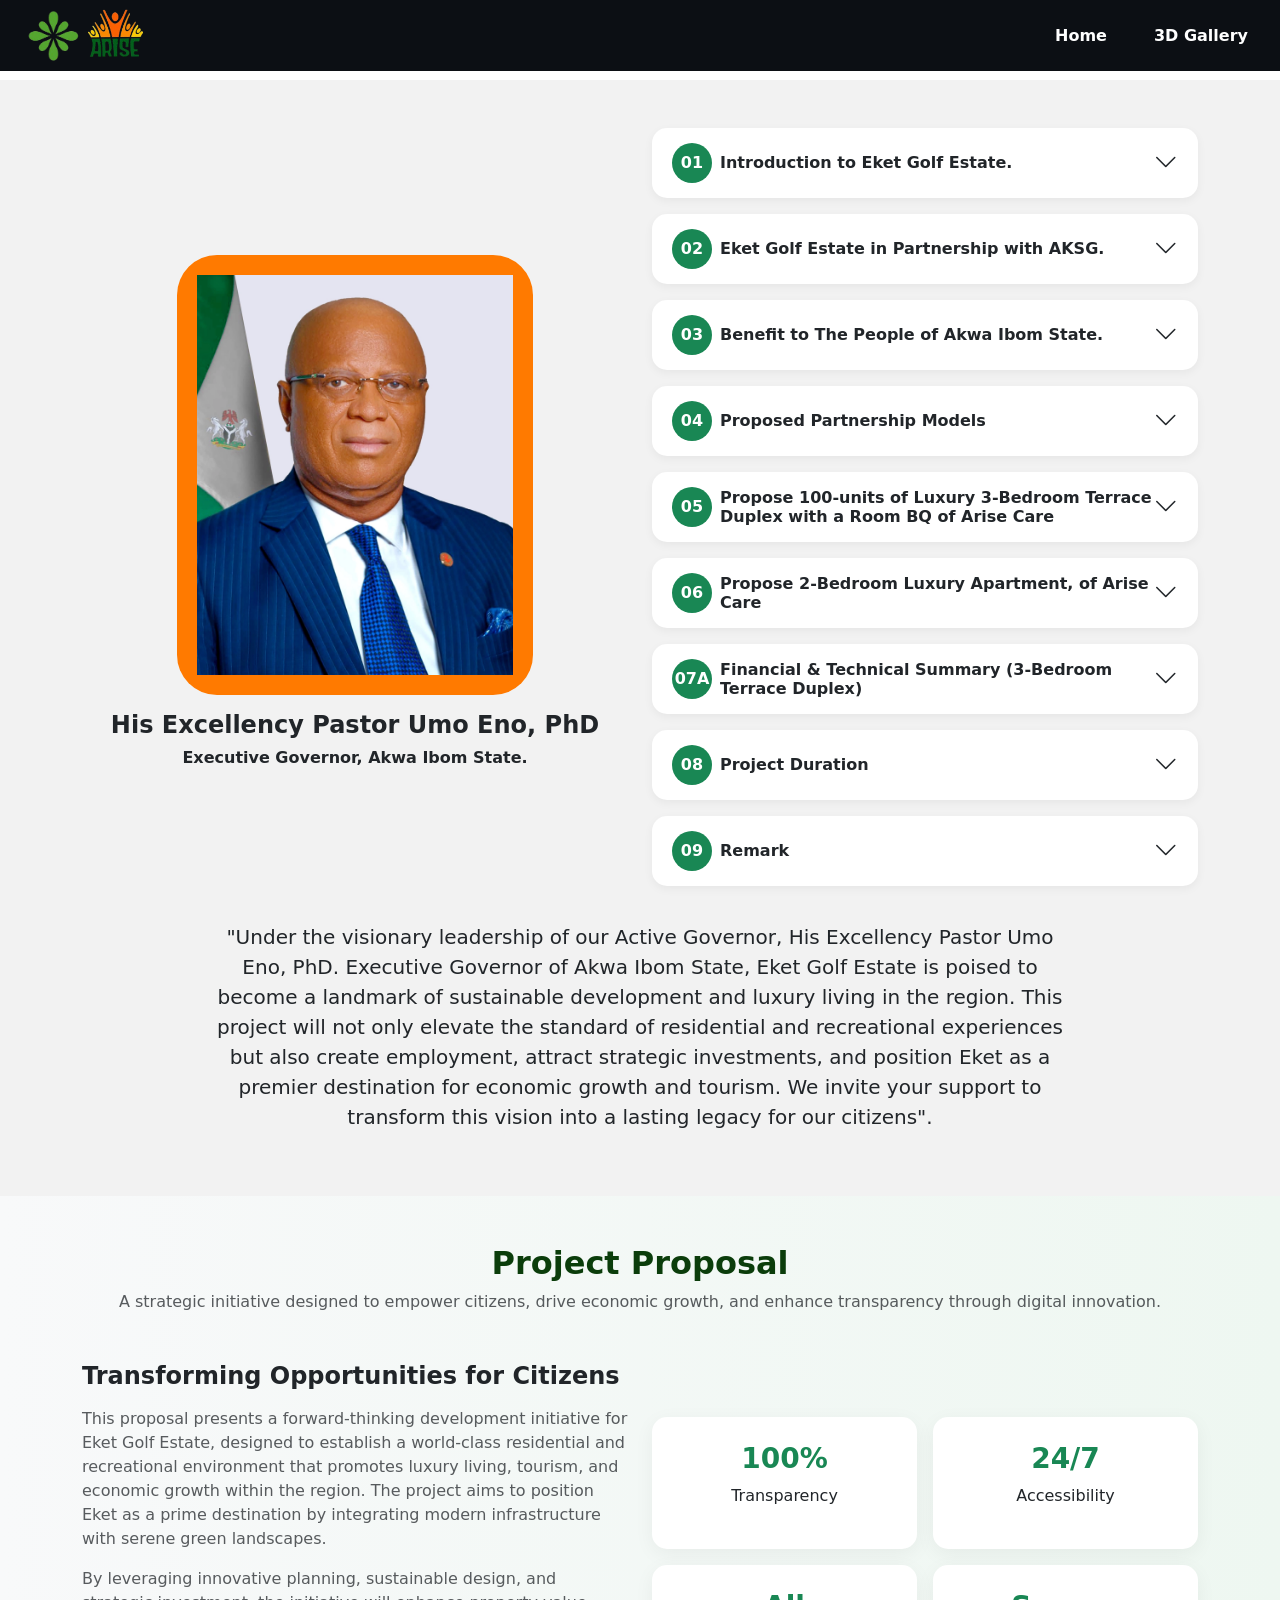
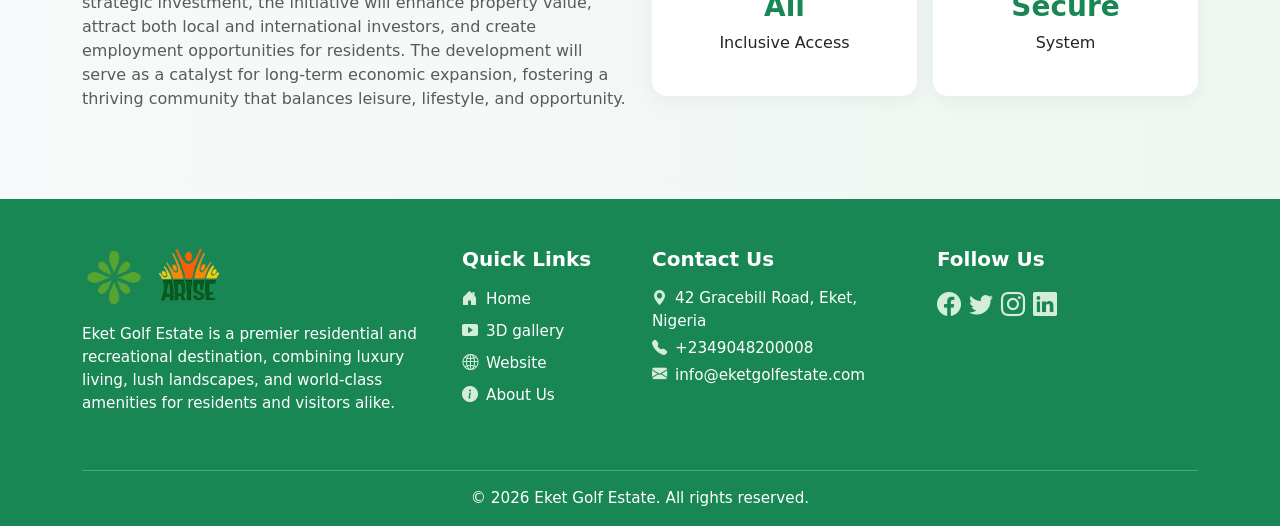
==== commit 30f4f48a: "makes changes" ====
--- a/index.html
+++ b/index.html
@@ -393,13 +393,13 @@
                         </div>
                     </div>
 
-                     <!-- CARD 6 -->
+                    <!-- CARD 6 -->
                     <div class="info-card mb-3">
                         <div class="d-flex align-items-center justify-content-between" data-bs-toggle="collapse"
                             data-bs-target="#cardContent6" role="button" aria-expanded="false" style="cursor: pointer;">
                             <div class="d-flex align-items-center">
                                 <div class="number-circle">06</div>
-                                <h6 class="fw-bold ms-2 mb-0">Propose of 2-Bedroom Luxury Apartment, of
+                                <h6 class="fw-bold ms-2 mb-0">Propose 2-Bedroom Luxury Apartment, of
                                     Arise Care
                                 </h6>
                             </div>
@@ -428,7 +428,8 @@
                             data-bs-target="#cardContent7" role="button" aria-expanded="false" style="cursor: pointer;">
                             <div class="d-flex align-items-center">
                                 <div class="number-circle">07A</div>
-                                <h6 class="fw-bold ms-2 mb-0">Financial & Technical Summary (3-Bedroom Terrace Duplex)</h6>
+                                <h6 class="fw-bold ms-2 mb-0">Financial & Technical Summary (3-Bedroom Terrace Duplex)
+                                </h6>
                             </div>
                             <i class="bi bi-chevron-down fs-4 dropdown-icon"></i>
                         </div>
@@ -472,10 +473,14 @@
 
                             <div class="d-flex align-items-center">
                                 <div class="number-circle">07B</div>
-                                <h6 class="fw-bold ms-2 mb-0">Financial & Technical Summary (2-Bedroom Luxury Apartment)</h6>
-                            </div>
-
-                            <div class="collapse mt-3" id="cardContent6" data-bs-parent="#accordionExample">
+                                <h6 class="fw-bold ms-2 mb-0">Financial & Technical Summary (2-Bedroom Luxury Apartment)
+                                </h6>
+                            </div>
+
+
+                        </div>
+
+                        <div class="collapse mt-3" id="cardContent7" data-bs-parent="#accordionExample">
                             <p class="mb-0">
 
                             <ul class="dash-list ps-3">
@@ -511,7 +516,6 @@
                                 </li> <br>
                             </ul>
                             </p>
-                        </div>
                         </div>
                     </div>
 
